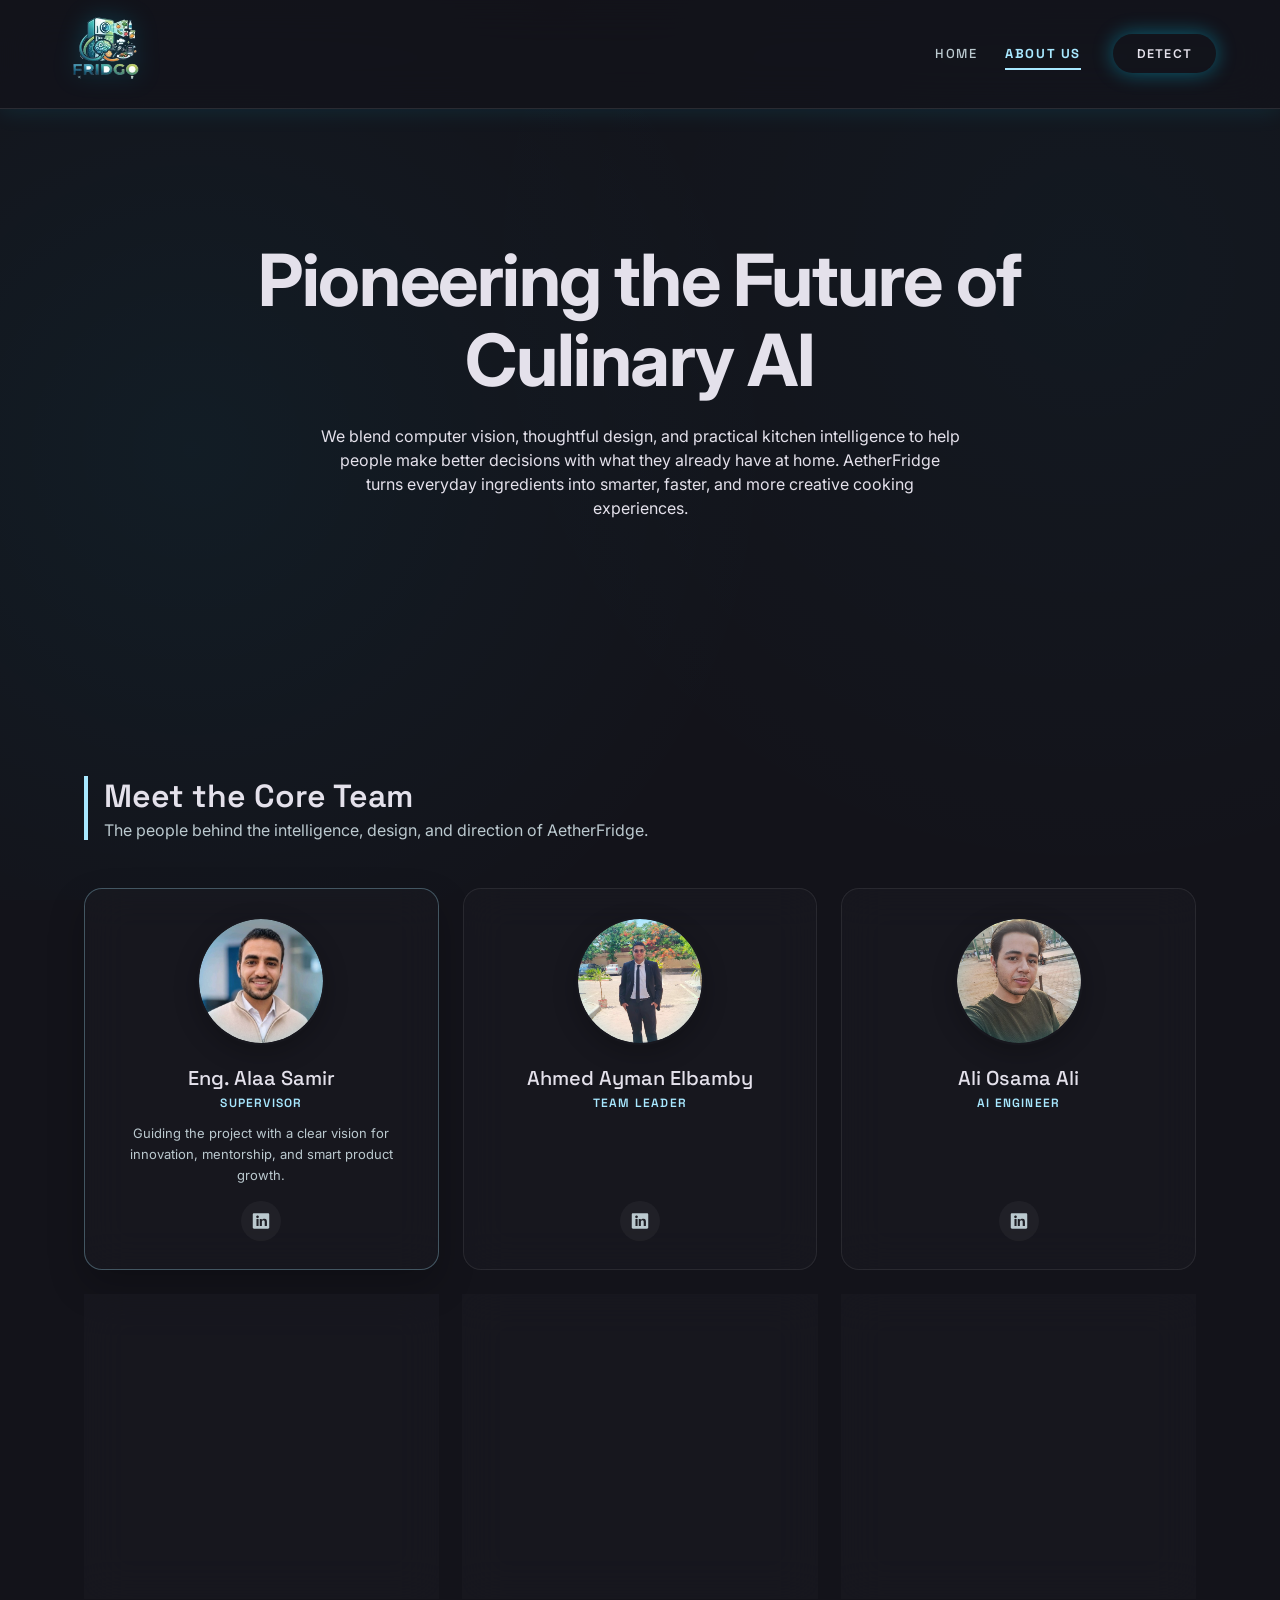
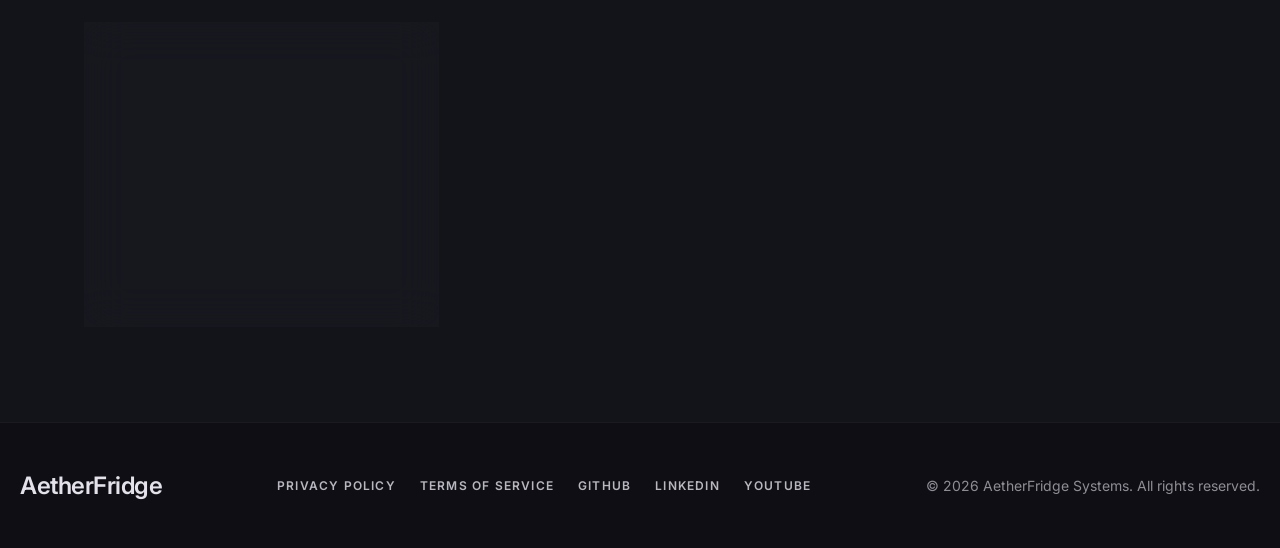
==== pages/about_us.html @ 13186915 "Add files via upload" ====
<!DOCTYPE html>
<html lang="en">
<head>
    <meta charset="UTF-8" />
    <meta name="viewport" content="width=device-width, initial-scale=1.0" />
    <title>About Us - AetherFridge</title>
    <link rel="icon" href="../imgs/logo.PNG" type="image/png" />

    <!-- Google Fonts -->
    <link rel="preconnect" href="https://fonts.googleapis.com" />
    <link rel="preconnect" href="https://fonts.gstatic.com" crossorigin />
    <link href="https://fonts.googleapis.com/css2?family=Space+Grotesk:wght@500;600;700&family=Inter:wght@400;500&display=swap" rel="stylesheet" />

    <!-- Material Symbols (Google Icons) -->
    <link href="https://fonts.googleapis.com/css2?family=Material+Symbols+Outlined:wght,FILL@100..700,0..1&display=swap" rel="stylesheet" />

    <!-- Main Stylesheet -->
    <link rel="stylesheet" href="../css/style.css" />
</head>
<body>

    <!-- ============================================================
    HEADER / NAVIGATION
    Fixed at the top with a blur effect and subtle border.
    ============================================================ -->
    <header class="site-header">
        <div class="container header-inner">
            <!-- Logo -->
            <div class="logo">
                <img src="../imgs/logo.PNG" alt="">
            </div>

            <!-- Desktop Navigation -->
            <nav class="nav-desktop">
                <a href="../pages/landing_page.html" class="nav-link">Home</a>
                <a href="../pages/about_us.html" class="nav-link active">About Us</a>
            </nav>

            <!-- CTA Button (desktop) -->
            <a href="../pages/main_app_dashboard.html" class="btn-primary header-cta">Detect</a>

            <!-- Mobile Menu Icon -->
            <button class="menu-icon" aria-label="Open menu">
                <span class="material-symbols-outlined">menu</span>
            </button>
        </div>
    </header>

    <!-- ============================================================
    MAIN CONTENT
    ============================================================ -->
    <main class="main-content">

        <!-- ===== HERO SECTION ===== -->
        <section class="hero">
            <div class="container hero-inner">
                <h1 class="hero-title">Pioneering the Future of Culinary AI</h1>
                <p class="hero-subtitle">
                    We blend computer vision, thoughtful design, and practical kitchen intelligence
                    to help people make better decisions with what they already have at home.
                    AetherFridge turns everyday ingredients into smarter, faster, and more creative cooking experiences.
                </p>
            </div>
        </section>

        <!-- ===== TEAM SECTION ===== -->
        <section class="team">
            <div class="container">

                <!-- Section header -->
                <div class="team-header">
                    <h2 class="team-headline">Meet the Core Team</h2>
                    <p class="team-subhead">The people behind the intelligence, design, and direction of AetherFridge.</p>
                </div>

                <div class="team-grid">
                    <article class="team-card supervisor-card">
                        <div class="avatar-wrapper">
                            <img
                                class="avatar"
                                src="../imgs/supervisor.jpeg"
                                alt="ENG. Alaa Samir"
                            />
                            <div class="avatar-glow"></div>
                        </div>
                        <h3 class="member-name">Eng. Alaa Samir</h3>
                        <p class="member-role">Supervisor</p>
                        <p class="member-bio">Guiding the project with a clear vision for innovation, mentorship, and smart product growth.</p>
                        <div class="member-links">
                            <a href="https://www.linkedin.com/in/alaa-samir-ai" aria-label="LinkedIn" class="linkedin-link" target="_blank" rel="noopener noreferrer">
                                <svg viewBox="0 0 34 34" aria-hidden="true">
                                    <path d="M29 4H5C3.9 4 3 4.9 3 6V28C3 29.1 3.9 30 5 30H29C30.1 30 31 29.1 31 28V6C31 4.9 30.1 4 29 4ZM12.9 25.5H9.3V13.6H12.9V25.5ZM11.1 12.2C9.8 12.2 8.8 11.2 8.8 9.9C8.8 8.7 9.8 7.7 11.1 7.7C12.4 7.7 13.4 8.7 13.4 9.9C13.4 11.2 12.4 12.2 11.1 12.2ZM26.9 25.5H23.3V19.2C23.3 17.7 23.3 15.9 21.2 15.9C19 15.9 18.5 17.4 18.5 19.1V25.5H14.9V13.6H18.3V15.1H18.4C18.9 14.1 20.6 13 22.9 13C26.7 13 27.1 15.6 27.1 19.2V25.5Z" fill="currentColor"/>
                                </svg>
                            </a>
                        </div>
                    </article>

                    <article class="team-card">
                        <div class="avatar-wrapper">
                            <img
                                class="avatar"
                                src="../imgs/TeamLeader.jpeg"
                                alt="Team Leader Ahmed Elbamby"
                            />
                            <div class="avatar-glow"></div>
                        </div>
                        <h3 class="member-name">Ahmed Ayman Elbamby</h3>
                        <p class="member-role">Team Leader</p>
                        <div class="member-links">
                            <a href="https://www.linkedin.com/in/ahmed-elbamby/" aria-label="LinkedIn" class="linkedin-link" target="_blank" rel="noopener noreferrer">
                                <svg viewBox="0 0 34 34" aria-hidden="true">
                                    <path d="M29 4H5C3.9 4 3 4.9 3 6V28C3 29.1 3.9 30 5 30H29C30.1 30 31 29.1 31 28V6C31 4.9 30.1 4 29 4ZM12.9 25.5H9.3V13.6H12.9V25.5ZM11.1 12.2C9.8 12.2 8.8 11.2 8.8 9.9C8.8 8.7 9.8 7.7 11.1 7.7C12.4 7.7 13.4 8.7 13.4 9.9C13.4 11.2 12.4 12.2 11.1 12.2ZM26.9 25.5H23.3V19.2C23.3 17.7 23.3 15.9 21.2 15.9C19 15.9 18.5 17.4 18.5 19.1V25.5H14.9V13.6H18.3V15.1H18.4C18.9 14.1 20.6 13 22.9 13C26.7 13 27.1 15.6 27.1 19.2V25.5Z" fill="currentColor"/>
                                </svg>
                            </a>
                        </div>
                    </article>
                    <!-- ---- Team Member 2 ---- -->
  <article class="team-card">
                        <div class="avatar-wrapper">
                            <img
                            class="avatar"
                            src="../imgs/team7.jpeg"
                            alt="Ali Osama Ali"
                            />
                            <div class="avatar-glow"></div>
                        </div>
                        <h3 class="member-name">Ali Osama Ali </h3>
                        <p class="member-role">Ai Engineer</p>
                        <div class="member-links">
                            <a href="https://www.linkedin.com/in/ali-osama-240390274" aria-label="LinkedIn" class="linkedin-link" target="_blank" rel="noopener noreferrer">
                                <svg viewBox="0 0 34 34" aria-hidden="true">
                                    <path d="M29 4H5C3.9 4 3 4.9 3 6V28C3 29.1 3.9 30 5 30H29C30.1 30 31 29.1 31 28V6C31 4.9 30.1 4 29 4ZM12.9 25.5H9.3V13.6H12.9V25.5ZM11.1 12.2C9.8 12.2 8.8 11.2 8.8 9.9C8.8 8.7 9.8 7.7 11.1 7.7C12.4 7.7 13.4 8.7 13.4 9.9C13.4 11.2 12.4 12.2 11.1 12.2ZM26.9 25.5H23.3V19.2C23.3 17.7 23.3 15.9 21.2 15.9C19 15.9 18.5 17.4 18.5 19.1V25.5H14.9V13.6H18.3V15.1H18.4C18.9 14.1 20.6 13 22.9 13C26.7 13 27.1 15.6 27.1 19.2V25.5Z" fill="currentColor"/>
                                </svg>
                            </a>
                        </div>
                    </article>
                  
                    <!-- ---- Team Member 3 ---- -->
   <article class="team-card">
                        <div class="avatar-wrapper">
                            <img
                            class="avatar"
                            src="../imgs/team6.jpeg"
                            alt="Salma Mohammed Hassan"
                            />
                            <div class="avatar-glow"></div>
                        </div>
                        <h3 class="member-name">Salma Mohammed Hassan </h3>
                        <p class="member-role">Ai Engineer</p>
                        <div class="member-links">
                            <a href="https://www.linkedin.com/in/salma-m-h/" aria-label="LinkedIn" class="linkedin-link" target="_blank" rel="noopener noreferrer">
                                <svg viewBox="0 0 34 34" aria-hidden="true">
                                    <path d="M29 4H5C3.9 4 3 4.9 3 6V28C3 29.1 3.9 30 5 30H29C30.1 30 31 29.1 31 28V6C31 4.9 30.1 4 29 4ZM12.9 25.5H9.3V13.6H12.9V25.5ZM11.1 12.2C9.8 12.2 8.8 11.2 8.8 9.9C8.8 8.7 9.8 7.7 11.1 7.7C12.4 7.7 13.4 8.7 13.4 9.9C13.4 11.2 12.4 12.2 11.1 12.2ZM26.9 25.5H23.3V19.2C23.3 17.7 23.3 15.9 21.2 15.9C19 15.9 18.5 17.4 18.5 19.1V25.5H14.9V13.6H18.3V15.1H18.4C18.9 14.1 20.6 13 22.9 13C26.7 13 27.1 15.6 27.1 19.2V25.5Z" fill="currentColor"/>
                                </svg>
                            </a>
                        </div>
                    </article>
                   
                    <!-- ---- Team Member 4 ---- -->

                    <article class="team-card">
                        <div class="avatar-wrapper">
                            <img
                            class="avatar"
                            src="../imgs/team5.jpeg"
                            alt="Priya Patel, UX Researcher, working at a command terminal with blue light"
                            />
                            <div class="avatar-glow"></div>
                        </div>
                        <h3 class="member-name">Mohamed Emad Ahmed </h3>
                        <p class="member-role">Ai Engineer</p>
                        <div class="member-links">
                            <a href="https://www.linkedin.com/in/mohamed-emad-badr" aria-label="LinkedIn" class="linkedin-link" target="_blank" rel="noopener noreferrer">
                                <svg viewBox="0 0 34 34" aria-hidden="true">
                                    <path d="M29 4H5C3.9 4 3 4.9 3 6V28C3 29.1 3.9 30 5 30H29C30.1 30 31 29.1 31 28V6C31 4.9 30.1 4 29 4ZM12.9 25.5H9.3V13.6H12.9V25.5ZM11.1 12.2C9.8 12.2 8.8 11.2 8.8 9.9C8.8 8.7 9.8 7.7 11.1 7.7C12.4 7.7 13.4 8.7 13.4 9.9C13.4 11.2 12.4 12.2 11.1 12.2ZM26.9 25.5H23.3V19.2C23.3 17.7 23.3 15.9 21.2 15.9C19 15.9 18.5 17.4 18.5 19.1V25.5H14.9V13.6H18.3V15.1H18.4C18.9 14.1 20.6 13 22.9 13C26.7 13 27.1 15.6 27.1 19.2V25.5Z" fill="currentColor"/>
                                </svg>
                            </a>
                        </div>
                    </article>
                    <!-- ---- Team Member 5 ---- -->
 <article class="team-card">
                        <div class="avatar-wrapper">
                            <img
                            class="avatar"
                            src="../imgs/team4.jpeg"
                            alt="David Alaba, Culinary Data Lead, standing next to a smart-fridge prototype"
                            />
                            <div class="avatar-glow"></div>
                        </div>
                        <h3 class="member-name">Moahmed Tareq Mahmoud</h3>
                        <p class="member-role">Ai Engineer</p>
                        <div class="member-links">
                            <a href="https://www.linkedin.com/in/mohammed-tarek-59824128b/" aria-label="LinkedIn" class="linkedin-link" target="_blank" rel="noopener noreferrer">
                                <svg viewBox="0 0 34 34" aria-hidden="true">
                                    <path d="M29 4H5C3.9 4 3 4.9 3 6V28C3 29.1 3.9 30 5 30H29C30.1 30 31 29.1 31 28V6C31 4.9 30.1 4 29 4ZM12.9 25.5H9.3V13.6H12.9V25.5ZM11.1 12.2C9.8 12.2 8.8 11.2 8.8 9.9C8.8 8.7 9.8 7.7 11.1 7.7C12.4 7.7 13.4 8.7 13.4 9.9C13.4 11.2 12.4 12.2 11.1 12.2ZM26.9 25.5H23.3V19.2C23.3 17.7 23.3 15.9 21.2 15.9C19 15.9 18.5 17.4 18.5 19.1V25.5H14.9V13.6H18.3V15.1H18.4C18.9 14.1 20.6 13 22.9 13C26.7 13 27.1 15.6 27.1 19.2V25.5Z" fill="currentColor"/>
                                </svg>
                            </a>
                        </div>
                    </article>
    
                    <!-- ---- Team Member 6 ---- -->
  <article class="team-card">
                        <div class="avatar-wrapper">
                            <img
                            class="avatar"
                            src="../imgs/team3.jpeg"
                            alt="Mohamed Emad Ahmed"
                            />
                            <div class="avatar-glow"></div>
                        </div>
                        <h3 class="member-name">Mohamed Reda Hashish</h3>
                        <p class="member-role">AI Engineer</p>
                        <div class="member-links">
                            <a href="https://www.linkedin.com/in/mohamed-reda7?utm_source=share_via&utm_content=profile&utm_medium=member_android" aria-label="LinkedIn" class="linkedin-link" target="_blank" rel="noopener noreferrer">
                                <svg viewBox="0 0 34 34" aria-hidden="true">
                                    <path d="M29 4H5C3.9 4 3 4.9 3 6V28C3 29.1 3.9 30 5 30H29C30.1 30 31 29.1 31 28V6C31 4.9 30.1 4 29 4ZM12.9 25.5H9.3V13.6H12.9V25.5ZM11.1 12.2C9.8 12.2 8.8 11.2 8.8 9.9C8.8 8.7 9.8 7.7 11.1 7.7C12.4 7.7 13.4 8.7 13.4 9.9C13.4 11.2 12.4 12.2 11.1 12.2ZM26.9 25.5H23.3V19.2C23.3 17.7 23.3 15.9 21.2 15.9C19 15.9 18.5 17.4 18.5 19.1V25.5H14.9V13.6H18.3V15.1H18.4C18.9 14.1 20.6 13 22.9 13C26.7 13 27.1 15.6 27.1 19.2V25.5Z" fill="currentColor"/>
                                </svg>
                            </a>
                        </div>
                    </article>
                     
                </div><!-- /team-grid -->
            </div><!-- /container -->
        </section>

    </main>

    <!-- ============================================================
    FOOTER
    ============================================================ -->
    <footer class="site-footer">
        <div class="container footer-inner">
            <!-- Brand -->
            <div class="footer-brand">AetherFridge</div>

            <!-- Footer links -->
            <nav class="footer-nav">
                <a href="#" class="footer-link">Privacy Policy</a>
                <a href="#" class="footer-link">Terms of Service</a>
                <a href="https://github.com/alio-elmotafy/Depi_project" class="footer-link" target="_blank" rel="noopener noreferrer">GitHub</a>
                <a href="#" class="footer-link">LinkedIn</a>
                <a href="#" class="footer-link">YouTube</a>
            </nav>

            <!-- Copyright -->
            <div class="footer-copy">
                &copy; 2026 AetherFridge Systems. All rights reserved.
            </div>
        </div>
    </footer>
    <script src="../js/script.js"></script>
</body>
</html>
---- css/style.css ----
/* ============================================================
   TABLE OF CONTENTS
   1.  Global Reset & Base Styles
   2.  Typography
   3.  Layout Utilities (container, spacing)
   4.  Header / Navigation
   5.  Main Content
       - Hero Section
       - Team Section
       - Team Cards
   6.  Footer
   7.  Responsive Tweaks (mobile-first)
   ============================================================ */

/* ============================================================
   1.  GLOBAL RESET & BASE
   ============================================================ */
*,
*::before,
*::after {
    margin: 0;
    padding: 0;
    box-sizing: border-box;
}

body {
    font-family: 'Inter', sans-serif;
    background-color: #13131a;
    color: #e4e1eb; /* on-background */
    min-height: 100vh;
    display: flex;
    flex-direction: column;

    /* Subtle radial gradients for a "deep-space" feel */
    background-image:
        radial-gradient(circle at 15% 50%, rgba(0, 212, 255, 0.05) 0%, transparent 50%),
        radial-gradient(circle at 85% 30%, rgba(0, 212, 255, 0.03) 0%, transparent 50%);
    background-attachment: fixed;
}

/* ============================================================
   2.  TYPOGRAPHY
   ============================================================ */
h1,
h2,
h3,
h4,
.logo,
.btn-primary,
.footer-brand {
    font-family: 'Space Grotesk', sans-serif;
}

a {
    text-decoration: none;
    color: inherit;
}

/* ============================================================
   3.  LAYOUT UTILITIES
   ============================================================ */
.container {
    max-width: 1440px;
    margin-left: auto;
    margin-right: auto;
    padding-left: 20px;
    padding-right: 20px;
}

/* On larger screens, increase side padding */
@media (min-width: 768px) {
    .container {
        padding-left: 64px;
        padding-right: 64px;
    }
}

/* ============================================================
   4.  HEADER / NAVIGATION
   ============================================================ */
.site-header {
    position: fixed;
    top: 0;
    left: 0;
    width: 100%;
    z-index: 50;
    background: rgba(19, 19, 26, 0.55);
    backdrop-filter: blur(22px);
    -webkit-backdrop-filter: blur(22px);
    border-bottom: 1px solid rgba(255, 255, 255, 0.1);
    box-shadow: 0 0 24px rgba(0, 212, 255, 0.12);
    padding: 12px 0;
}

.header-inner {
    display: flex;
    justify-content: space-between;
    align-items: center;
    min-height: 60px;
}

/* Logo */

.logo img{
    width: 76px;
    height: auto;
    filter: drop-shadow(0 0 12px rgba(0, 212, 255, 0.2));
}

@media (min-width: 768px) {
    
}

/* Desktop navigation */
.nav-desktop {
    display: none;
    gap: 28px;
    margin-left: auto; 
}
.header-cta {
    margin-left: 32px;
}
ul li{
    list-style: none;
}

@media (min-width: 768px) {
    .nav-desktop {
        display: flex;
    }
}

.nav-link {
    font-family: 'Space Grotesk', sans-serif;
    font-size: 13px;
    font-weight: 500;
    letter-spacing: 0.12em;
    text-transform: uppercase;
    color: #bbc9cf;
    padding: 8px 0;
    transition: color 0.2s, text-shadow 0.2s, transform 0.2s;
}

.nav-link:hover {
    color: #a8e8ff;
    text-shadow: 0 0 10px rgba(0, 212, 255, 0.4);
    transform: translateY(-1px);
}

.nav-link:hover {
    color: #a8e8ff;
    text-shadow: 0 0 10px rgba(0, 212, 255, 0.4);
}

/* Active page indicator */
.nav-link.active {
    color: #a8e8ff;
    font-weight: 700;
    border-bottom: 2px solid #a8e8ff;
    padding-bottom: 4px;
}

/* Primary CTA button */
.btn-primary {
    display: none;
    background-color: #a8e8ff;
    color: #003642; /* on-primary */
    font-family: 'Space Grotesk', sans-serif;
    font-size: 12px;
    font-weight: 600;
    letter-spacing: 0.1em;
    text-transform: uppercase;
    padding: 12px 24px;
    border: none;
    border-radius: 9999px;
    cursor: pointer;
    transition: box-shadow 0.3s, background-color 0.3s;
}

.btn-primary:hover {
    box-shadow: 0 0 20px rgba(0, 212, 255, 0.4);
}

@media (min-width: 768px) {
    .btn-primary {
        display: block;
    }
}

/* Mobile menu icon */
.menu-icon {
    display: block;
    background: none;
    border: none;
    color: #a8e8ff;
    cursor: pointer;
}

.menu-icon .material-symbols-outlined {
    font-size: 28px;
}

@media (min-width: 768px) {
    .menu-icon {
        display: none;
    }
}

/* ============================================================
   5.  MAIN CONTENT
   ============================================================ */
.main-content {
    flex: 1;
    padding-top: 112px;
    padding-bottom: 96px;
}

/* ---- 5a. Hero Section ---- */
.hero {
    text-align: center;
    max-width: 1180px;
    margin: 0 auto 80px auto;
    padding: 24px 20px 0;
}

.hero-title {
    font-family: 'Space Grotesk', sans-serif;
    font-size: 40px;
    font-weight: 700;
    line-height: 1.1;
    color: #e4e1eb;
    margin-bottom: 20px;
    letter-spacing: -0.02em;
}

@media (min-width: 768px) {
    .hero-title {
        font-size: 56px;
        line-height: 64px;
    }
}

.hero-subtitle {
    font-size: 17px;
    line-height: 1.7;
    color: #bbc9cf;
    max-width: 720px;
    margin: 0 auto 28px;
}

.hero-actions {
    display: flex;
    flex-direction: column;
    gap: 12px;
    align-items: center;
    justify-content: center;
    margin-bottom: 32px;
}

@media (min-width: 480px) {
    .hero-actions {
        flex-direction: row;
    }
}

.hero-highlights {
    display: grid;
    grid-template-columns: 1fr;
    gap: 16px;
    margin: 24px auto 0;
    max-width: 980px;
}

@media (min-width: 768px) {
    .hero-highlights {
        grid-template-columns: repeat(3, minmax(0, 1fr));
    }
}

.highlight-card {
    display: flex;
    align-items: flex-start;
    gap: 10px;
    text-align: left;
    padding: 16px 18px;
    border-radius: 16px;
    background: rgba(31, 31, 38, 0.42);
    border: 1px solid rgba(255, 255, 255, 0.08);
    backdrop-filter: blur(16px);
    box-shadow: 0 12px 28px rgba(0, 0, 0, 0.18);
}

.highlight-card span {
    color: var(--primary);
    margin-top: 2px;
}

.highlight-card strong {
    display: block;
    font-family: 'Space Grotesk', sans-serif;
    font-size: 15px;
    color: var(--on-surface);
    margin-bottom: 4px;
}

.highlight-card p {
    font-size: 13px;
    line-height: 1.5;
    color: var(--on-surface-variant);
}

/* ---- 5b. Team Section ---- */
.team {
    padding: 0 20px;
}

.team-header {
    border-left: 4px solid #a8e8ff;
    padding-left: 16px;
    margin-bottom: 48px;
}

.team-headline {
    font-family: 'Space Grotesk', sans-serif;
    font-size: 24px;
    font-weight: 600;
    color: #e4e1eb;
    margin-bottom: 4px;
}

@media (min-width: 768px) {
    .team-headline {
        font-size: 32px;
        line-height: 40px;
    }
}

.team-subhead {
    font-size: 16px;
    color: #bbc9cf;
}

/* Team grid - responsive */
.team-grid {
    display: grid;
    grid-template-columns: 1fr;
    gap: 24px;
}

@media (min-width: 640px) {
    .team-grid {
        grid-template-columns: repeat(2, 1fr);
    }
}

@media (min-width: 1024px) {
    .team-grid {
        grid-template-columns: repeat(3, 1fr);
    }
}

/* ---- 5c. Team Card (Glassmorphism) ---- */
.team-card {
    background: rgba(31, 31, 38, 0.4);
    backdrop-filter: blur(20px);
    -webkit-backdrop-filter: blur(20px);
    border: 1px solid rgba(255, 255, 255, 0.08);
    border-radius: 18px;
    padding: 28px 24px;
    display: flex;
    flex-direction: column;
    align-items: center;
    text-align: center;
    transition: transform 0.3s, background 0.3s, border-color 0.3s, box-shadow 0.3s;
    min-height: 100%;
}

.team-card:hover {
    transform: translateY(-6px);
    background: rgba(31, 31, 38, 0.6);
    border-color: rgba(0, 212, 255, 0.3);
    box-shadow: 0 0 30px rgba(0, 212, 255, 0.15);
}

.supervisor-card {
    border: 1px solid rgba(168, 232, 255, 0.3);
    box-shadow: 0 16px 36px rgba(0, 0, 0, 0.22);
}

/* Avatar wrapper with glow effect */
.avatar-wrapper {
    position: relative;
    width: 128px;
    height: 128px;
    margin-bottom: 20px;
    border-radius: 50%;
    border: 2px solid transparent;
    transition: border-color 0.3s;
    overflow: hidden;
    box-shadow: 0 8px 24px rgba(0, 0, 0, 0.24);
}

.team-card:hover .avatar-wrapper {
    border-color: #a8e8ff;
}

.avatar {
    width: 100%;
    height: 100%;
    object-fit: cover;
    object-position: center top;
    border-radius: 50%;
    display: block;
}

.avatar-glow {
    position: absolute;
    inset: 0;
    border-radius: 50%;
    box-shadow: inset 0 0 20px rgba(0, 212, 255, 0.2);
    pointer-events: none;
}

/* Member info */
.member-name {
    font-family: 'Space Grotesk', sans-serif;
    font-size: 20px;
    font-weight: 500;
    color: #e4e1eb;
    margin-bottom: 4px;
}

.member-role {
    font-family: 'Space Grotesk', sans-serif;
    font-size: 12px;
    font-weight: 600;
    letter-spacing: 0.1em;
    text-transform: uppercase;
    color: #a8e8ff;
    margin-bottom: 12px;
}

.member-bio {
    font-size: 13px;
    line-height: 1.6;
    color: #bbc9cf;
    margin-bottom: 16px;
}

/* Social / link icons */
.member-links {
    display: flex;
    gap: 16px;
    margin-top: auto;
    justify-content: center;
}

.member-links a {
    color: #bbc9cf;
    transition: color 0.2s;
    display: inline-flex;
    width: 40px;
    height: 40px;
    align-items: center;
    justify-content: center;
    border-radius: 50%;
    background: rgba(255, 255, 255, 0.04);
}

.member-links a:hover {
    color: #a8e8ff;
    background: rgba(168, 232, 255, 0.12);
}

.member-links a svg {
    width: 20px;
    height: 20px;
}

/* ============================================================
   6.  FOOTER
   ============================================================ */
.site-footer {
    background-color: #0e0e14; /* surface-container-lowest */
    border-top: 1px solid rgba(255, 255, 255, 0.05);
    padding: 48px 20px;
    width: 100%;
}

.footer-inner {
    display: flex;
    flex-direction: column;
    align-items: center;
    gap: 24px;
}

@media (min-width: 768px) {
    .footer-inner {
        flex-direction: row;
        justify-content: space-between;
    }
}

.footer-brand {
    font-family: 'Space Grotesk', sans-serif;
    font-size: 24px;
    font-weight: 600;
    color: #bbc9cf;
    letter-spacing: -0.02em;
}

.footer-nav {
    display: flex;
    flex-wrap: wrap;
    justify-content: center;
    gap: 24px;
}

.footer-link {
    font-family: 'Space Grotesk', sans-serif;
    font-size: 12px;
    font-weight: 600;
    letter-spacing: 0.1em;
    text-transform: uppercase;
    color: #bbc9cf;
    opacity: 0.8;
    transition: color 0.2s, opacity 0.2s;
}

.footer-link:hover {
    color: #a8e8ff;
    opacity: 1;
}

.footer-copy {
    font-size: 14px;
    color: #bbc9cf;
    opacity: 0.6;
}

/**/
/* Glass panel effect */
.glass-panel {
    background: rgba(31, 31, 38, 0.4);
    backdrop-filter: blur(20px);
    -webkit-backdrop-filter: blur(20px);
    border: 1px solid rgba(255, 255, 255, 0.08);
}

.glass-panel:hover {
    background: rgba(31, 31, 38, 0.6);
    box-shadow: 0 0 30px rgba(0, 212, 255, 0.15);
    border-color: rgba(0, 212, 255, 0.3);
}

/* Text gradient */
.text-gradient {
    display: inline-block;
    background: linear-gradient(90deg, #ffffff 0%, #a8e8ff 45%, #5fe3ff 100%);
    -webkit-background-clip: text;
    -webkit-text-fill-color: transparent;
    background-clip: text;
    text-shadow: 0 0 24px rgba(95, 227, 255, 0.18);
    position: relative;
}

.text-gradient::after {
    content: "";
    position: absolute;
    left: 0;
    right: 0;
    bottom: -6px;
    height: 3px;
    border-radius: 999px;
    background: linear-gradient(90deg, rgba(168, 232, 255, 0.15), rgba(168, 232, 255, 0.6), rgba(168, 232, 255, 0.15));
}

/* Buttons */
.btn-primary {
    background: var(--primary-container);
    color: var(--on-primary-container);
    font-family: var(--font-label);
    font-size: 12px;
    font-weight: 600;
    letter-spacing: 0.1em;
    text-transform: uppercase;
    padding: 12px 24px;
    border-radius: 9999px;
    border: none;
    cursor: pointer;
    transition: all 0.3s ease;
    display: inline-flex;
    align-items: center;
    gap: 8px;
    box-shadow: 0 0 20px rgba(0, 212, 255, 0.4);
}

.btn-primary:hover {
    box-shadow: 0 0 30px rgba(0, 212, 255, 0.7);
    transform: translateY(-2px);
}

.btn-secondary {
    background: rgba(31, 31, 38, 0.4);
    backdrop-filter: blur(20px);
    border: 1px solid rgba(255, 255, 255, 0.08);
    color: var(--on-surface);
    font-family: var(--font-label);
    font-size: 12px;
    font-weight: 600;
    letter-spacing: 0.1em;
    text-transform: uppercase;
    padding: 12px 24px;
    border-radius: 9999px;
    cursor: pointer;
    transition: all 0.3s ease;
    display: inline-flex;
    align-items: center;
    gap: 8px;
}

.btn-secondary:hover {
    color: var(--primary);
}

.btn-with-icon {
    display: inline-flex;
    align-items: center;
    gap: 8px;
}

/* ============================================================
   NAVBAR (shared)
   ============================================================ */



/* ============================================================
   HERO SECTION (landing page)
   ============================================================ */
.hero {
    padding: 80px 0;
    text-align: center;
}

@media (min-width: 768px) {
    .hero {
        padding: 128px 0;
    }
}

.hero-inner {
    display: flex;
    flex-direction: column;
    align-items: center;
}

.status-badge {
    display: inline-flex;
    align-items: center;
    gap: 8px;
    padding: 8px 16px;
    border-radius: 9999px;
    background: rgba(31, 31, 38, 0.4);
    backdrop-filter: blur(20px);
    border: 1px solid rgba(168, 232, 255, 0.3);
    margin-bottom: 32px;
}

.status-dot {
    width: 8px;
    height: 8px;
    border-radius: 50%;
    background: var(--primary);
    animation: pulse 1.5s infinite;
}

.status-dot-red {
    background: #ff4444;
}

@keyframes pulse {
    0% { opacity: 1; transform: scale(1); }
    50% { opacity: 0.5; transform: scale(0.8); }
    100% { opacity: 1; transform: scale(1); }
}

.status-label {
    font-family: var(--font-label);
    font-size: 12px;
    font-weight: 600;
    letter-spacing: 0.1em;
    text-transform: uppercase;
    color: var(--primary);
}

.hero-title {
    font-family: var(--font-display);
    font-size: 36px;
    font-weight: 700;
    line-height: 1.1;
    letter-spacing: -0.02em;
    color: var(--on-background);
    margin-bottom: 24px;
    max-width: 900px;
}

@media (min-width: 768px) {
    .hero-title {
        font-size: 72px;
        line-height: 80px;
    }
}

.mobile-break {
    display: block;
}

@media (min-width: 768px) {
    .mobile-break {
        display: none;
    }
}

.hero-subtitle {
    font-family: var(--font-body);
    font-size: 16px;
    line-height: 24px;
    color: var(--on-surface-variant);
    max-width: 640px;
    margin-bottom: 48px;
}

.hero-actions {
    display: flex;
    flex-direction: column;
    gap: 16px;
    align-items: center;
}

@media (min-width: 480px) {
    .hero-actions {
        flex-direction: row;
    }
}

/* ============================================================
   INTERFACE PREVIEW (hero mockup)
   ============================================================ */
.interface-preview {
    margin-top: 56px;
    width: 100%;
    max-width: 1080px;
    position: relative;
}

.interface-glow {
    position: absolute;
    inset: 0;
    background: rgba(0, 212, 255, 0.1);
    filter: blur(100px);
    border-radius: 9999px;
}

.interface-card {
    position: relative;
    z-index: 10;
    background: rgba(31, 31, 38, 0.45);
    backdrop-filter: blur(20px);
    border: 1px solid rgba(255, 255, 255, 0.08);
    border-radius: 24px;
    overflow: hidden;
    box-shadow: 0 24px 60px -18px rgba(0, 0, 0, 0.55);
    display: flex;
    flex-direction: column;
}

@media (min-width: 768px) {
    .interface-card {
        flex-direction: row;
        aspect-ratio: 21 / 9;
    }
}

.interface-feed {
    flex: 1;
    padding: 16px;
    position: relative;
    border-right: 1px solid rgba(255, 255, 255, 0.05);
}

.feed-badge {
    position: absolute;
    top: 24px;
    left: 24px;
    display: flex;
    align-items: center;
    gap: 8px;
    color: var(--primary);
    font-family: var(--font-label);
    font-size: 12px;
    font-weight: 600;
    letter-spacing: 0.1em;
    text-transform: uppercase;
    z-index: 5;
}

.feed-image {
    width: 100%;
    height: 100%;
    border: 2px dashed rgba(0, 212, 255, 0.2);
    border-radius: 8px;
    overflow: hidden;
    position: relative;
    background: #0e0e14;
}

.feed-image img {
    width: 100%;
    height: 100%;
    object-fit: cover;
    display: block;
}

.scan-lines {
    position: absolute;
    inset: 0;
    background: repeating-linear-gradient(
        transparent 0px,
        transparent 48px,
        rgba(0, 212, 255, 0.05) 48px,
        rgba(0, 212, 255, 0.05) 52px
    );
    pointer-events: none;
}

.interface-data {
    width: 100%;
    padding: 24px;
    display: flex;
    flex-direction: column;
    gap: 16px;
}

@media (min-width: 768px) {
    .interface-data {
        width: 320px;
    }
}

.data-title {
    font-family: var(--font-display);
    font-size: 20px;
    font-weight: 500;
    line-height: 28px;
    color: var(--on-surface);
    margin-bottom: 4px;
}

.entity-item {
    background: rgba(31, 31, 38, 0.4);
    backdrop-filter: blur(20px);
    border: 1px solid rgba(255, 255, 255, 0.08);
    border-left: 2px solid var(--primary);
    padding: 12px 16px;
    border-radius: 8px;
    display: flex;
    align-items: center;
    gap: 12px;
}

.entity-icon {
    color: var(--primary);
    font-size: 24px;
}

.entity-info {
    flex: 1;
}

.entity-name {
    font-family: var(--font-body);
    font-size: 14px;
    font-weight: 500;
}

.entity-confidence {
    font-family: var(--font-label);
    font-size: 10px;
    letter-spacing: 0.1em;
    text-transform: uppercase;
    color: var(--on-surface-variant);
    opacity: 0.7;
}

.entity-action {
    margin-top: auto;
}

.action-label {
    font-family: var(--font-label);
    font-size: 12px;
    letter-spacing: 0.1em;
    text-transform: uppercase;
    color: var(--on-surface-variant);
    margin-bottom: 8px;
}

.action-btn {
    width: 100%;
    background: rgba(57, 56, 64, 0.5);
    border: 1px solid rgba(168, 232, 255, 0.3);
    color: var(--primary);
    padding: 8px 12px;
    border-radius: 8px;
    font-size: 14px;
    font-weight: 500;
    cursor: pointer;
    transition: all 0.3s;
    display: flex;
    align-items: center;
    justify-content: center;
    gap: 8px;
}

.action-btn:hover {
    background: rgba(0, 212, 255, 0.2);
}

/* ============================================================
   HOW IT WORKS SECTION
   ============================================================ */
.how-it-works {
    padding: 72px 0 20px;
}

.section-header {
    text-align: center;
    margin-bottom: 48px;
}

.section-title {
    font-family: var(--font-display);
    font-size: 32px;
    font-weight: 600;
    line-height: 40px;
    color: var(--on-background);
    margin-bottom: 16px;
}

.section-subtitle {
    font-family: var(--font-body);
    font-size: 16px;
    line-height: 24px;
    color: var(--on-surface-variant);
    max-width: 640px;
    margin: 0 auto;
}

.steps-grid {
    display: grid;
    grid-template-columns: 1fr;
    gap: 24px;
}

@media (min-width: 768px) {
    .steps-grid {
        grid-template-columns: repeat(3, 1fr);
    }
}

.step-card {
    background: rgba(31, 31, 38, 0.42);
    backdrop-filter: blur(20px);
    border: 1px solid rgba(255, 255, 255, 0.08);
    border-radius: 18px;
    padding: 30px;
    position: relative;
    overflow: hidden;
    transition: all 0.3s;
    min-height: 100%;
}

.step-card:hover {
    background: rgba(31, 31, 38, 0.6);
    box-shadow: 0 0 30px rgba(0, 212, 255, 0.15);
    border-color: rgba(0, 212, 255, 0.3);
}

.step-card-highlight {
    border-top: 2px solid rgba(168, 232, 255, 0.5);
}

.step-icon-wrapper {
    width: 60px;
    height: 60px;
    background: var(--surface-container-high);
    border: 1px solid rgba(255, 255, 255, 0.08);
    border-radius: 12px;
    display: flex;
    align-items: center;
    justify-content: center;
    margin-bottom: 24px;
    box-shadow: 0 10px 15px -3px rgba(0, 0, 0, 0.1);
}

.step-icon {
    font-size: 32px;
    color: var(--primary);
}

.step-icon-secondary .step-icon {
    color: var(--secondary);
}
.step-icon-tertiary .step-icon {
    color: #b4ebff; /* primary-fixed */
}

.step-number {
    font-family: var(--font-label);
    font-size: 12px;
    letter-spacing: 0.1em;
    text-transform: uppercase;
    color: var(--primary);
    margin-bottom: 8px;
}

.step-number-secondary {
    color: var(--secondary);
}
.step-number-tertiary {
    color: #b4ebff;
}

.step-title {
    font-family: var(--font-display);
    font-size: 20px;
    font-weight: 500;
    line-height: 28px;
    color: var(--on-background);
    margin-bottom: 12px;
}

.step-description {
    font-family: var(--font-body);
    font-size: 14px;
    line-height: 20px;
    color: var(--on-surface-variant);
}

/* ============================================================
   FOOTER (shared)
   ============================================================ */
.footer {
    background: var(--surface-container-lowest);
    border-top: 1px solid rgba(255, 255, 255, 0.05);
    padding: 48px 0;
    width: 100%;
}

.footer-inner {
    max-width: var(--container-max);
    margin: 0 auto;
    padding: 0 var(--margin-mobile);
    display: flex;
    flex-direction: column;
    align-items: center;
    gap: 24px;
}

@media (min-width: 768px) {
    .footer-inner {
        flex-direction: row;
        justify-content: space-between;
        padding: 0 var(--margin-desktop);
    }
}

.footer-brand {
    font-family: var(--font-display);
    font-size: 24px;
    font-weight: 600;
    color: var(--on-surface-variant);
    letter-spacing: -0.02em;
}

.footer-links {
    display: flex;
    flex-wrap: wrap;
    justify-content: center;
    gap: 16px 24px;
}

.footer-link {
    font-family: var(--font-label);
    font-size: 12px;
    letter-spacing: 0.1em;
    text-transform: uppercase;
    color: var(--on-surface-variant);
    text-decoration: none;
    transition: color 0.3s, opacity 0.3s;
    opacity: 0.8;
}

.footer-link:hover {
    color: var(--primary);
    opacity: 1;
}

.footer-copy {
    font-family: var(--font-body);
    font-size: 14px;
    color: var(--on-surface-variant);
    opacity: 0.6;
}

/* ============================================================
   DASHBOARD SPECIFIC STYLES
   ============================================================ */

/* Layout: grid for dashboard */
.dashboard-grid {
    display: grid;
    grid-template-columns: 1fr;
    gap: 24px;
    padding: 24px var(--margin-mobile);
    max-width: var(--container-max);
    margin: 0 auto;
}

@media (min-width: 992px) {
    .dashboard-grid {
        grid-template-columns: 2fr 1fr;
        padding: 24px var(--margin-desktop);
    }
}

/* Upload zone */
.upload-zone {
    background: rgba(31, 31, 38, 0.4);
    backdrop-filter: blur(20px);
    border: 1px solid rgba(255, 255, 255, 0.08);
    border-radius: 12px;
    padding: 48px 24px;
    text-align: center;
    min-height: 400px;
    display: flex;
    flex-direction: column;
    align-items: center;
    justify-content: center;
    cursor: pointer;
    position: relative; /* مهم جداً عشان الصورة واللودر يطلعوا فوقه */
    transition: all 0.3s;
    /* dashed border effect using repeating gradients */
    background-image:
        repeating-linear-gradient(0deg, var(--primary), var(--primary) 2px, transparent 2px, transparent 10px),
        repeating-linear-gradient(90deg, var(--primary), var(--primary) 2px, transparent 2px, transparent 10px),
        repeating-linear-gradient(180deg, var(--primary), var(--primary) 2px, transparent 2px, transparent 10px),
        repeating-linear-gradient(270deg, var(--primary), var(--primary) 2px, transparent 2px, transparent 10px);
    background-size: 2px 100%, 100% 2px, 2px 100%, 100% 2px;
    background-position: 0 0, 0 0, 100% 0, 0 100%;
    background-repeat: no-repeat;
    opacity: 0.8;
    pointer-events: auto;
    overflow: hidden; /* مهم عشان الصورة متمدش بره الحدود */
}

.upload-zone:hover {
    opacity: 1;
    box-shadow: inset 0 0 30px rgba(0, 212, 255, 0.1);
}

/* الصورة اللي بتاخد مكان الـ Div كله */
.preview-img {
    display: none;
    position: absolute;
    top: 0;
    left: 0;
    width: 100%;
    height: 100%;
    object-fit: contain; /* عشان تتقسم حلو من غير ما تتمدد */
    border-radius: 12px;
    z-index: 10; /* عشان تطفو فوق الكلام والزرار */
    background: #13131a; /* خلفية سوداء لو الصورة مش ملساء بالظبط */
    padding: 8px;
}

.upload-icon {
    font-size: 64px;
    color: var(--primary);
    opacity: 0.8;
    margin-bottom: 16px;
}

.upload-title {
    font-family: var(--font-display);
    font-size: 20px;
    font-weight: 500;
    color: var(--on-surface);
    margin-bottom: 8px;
}

.upload-sub {
    font-family: var(--font-body);
    font-size: 14px;
    color: var(--on-surface-variant);
    max-width: 400px;
    margin-bottom: 24px;
}

.btn-outline {
    background: var(--surface-container-high);
    border: 1px solid var(--outline-variant);
    color: var(--on-surface);
    padding: 12px 24px;
    border-radius: 8px;
    font-family: var(--font-label);
    font-size: 12px;
    letter-spacing: 0.1em;
    text-transform: uppercase;
    cursor: pointer;
    transition: border-color 0.3s;
    display: inline-flex;
    align-items: center;
    gap: 8px;
}

.btn-outline:hover {
    border-color: var(--primary);
}

/* Recipe section */
.recipe-section {
    margin-top: 24px;
    background: rgba(31, 31, 38, 0.38);
    backdrop-filter: blur(20px);
    border: 1px solid rgba(255, 255, 255, 0.08);
    border-radius: 16px;
    padding: 20px;
    box-shadow: 0 18px 45px rgba(0, 0, 0, 0.22);
}

.recipe-header {
    display: flex;
    align-items: center;
    gap: 10px;
    margin-bottom: 18px;
}

.recipe-heading {
    font-family: var(--font-display);
    font-size: 20px;
    font-weight: 600;
    color: var(--on-surface);
}

.recipe-grid {
    display: grid;
    grid-template-columns: 1fr;
    gap: 16px;
}

@media (min-width: 768px) {
    .recipe-grid {
        grid-template-columns: repeat(2, minmax(0, 1fr));
    }
}

@media (min-width: 1100px) {
    .recipe-grid {
        grid-template-columns: repeat(3, minmax(0, 1fr));
    }
}

.recipe-card {
    background: rgba(31, 31, 38, 0.4);
    backdrop-filter: blur(20px);
    border: 1px solid rgba(255, 255, 255, 0.08);
    border-radius: 12px;
    overflow: hidden;
    transition: border-color 0.3s;
    cursor: pointer;
}

.recipe-card:hover {
    border-color: rgba(168, 232, 255, 0.5);
}

.recipe-image {
    height: 160px;
    position: relative;
}

.recipe-image img {
    width: 100%;
    height: 100%;
    object-fit: cover;
}

.recipe-badge {
    position: absolute;
    top: 12px;
    right: 12px;
    background: rgba(0, 212, 255, 0.2);
    backdrop-filter: blur(12px);
    border: 1px solid rgba(168, 232, 255, 0.3);
    color: var(--primary);
    padding: 4px 8px;
    border-radius: 4px;
    font-family: var(--font-label);
    font-size: 10px;
    letter-spacing: 0.1em;
    text-transform: uppercase;
}

.recipe-body {
    padding: 16px;
}

.recipe-name {
    font-family: var(--font-body);
    font-size: 16px;
    font-weight: 600;
    margin-bottom: 4px;
}

.recipe-desc {
    font-family: var(--font-body);
    font-size: 14px;
    color: var(--on-surface-variant);
    display: -webkit-box;
    line-clamp: 2;
    -webkit-line-clamp: 2;
    -webkit-box-orient: vertical;
    overflow: hidden;
    margin-bottom: 16px;
}

.recipe-meta {
    display: flex;
    gap: 16px;
    font-family: var(--font-label);
    font-size: 12px;
    letter-spacing: 0.1em;
    text-transform: uppercase;
    color: var(--on-surface-variant);
}

.recipe-meta span {
    display: flex;
    align-items: center;
    gap: 4px;
}

/* AI Explanation Panel */
.ai-panel {
    background: rgba(31, 31, 38, 0.4);
    backdrop-filter: blur(20px);
    border: 1px solid rgba(168, 232, 255, 0.2);
    border-radius: 12px;
    margin-top: 24px;
    display: flex;
    flex-direction: column;
    height: 320px;
}

.ai-header {
    padding: 10px 16px;
    border-bottom: 1px solid rgba(255, 255, 255, 0.05);
    display: flex;
    justify-content: space-between;
    align-items: center;
}

.ai-header-left {
    display: flex;
    align-items: center;
    gap: 8px;
    color: var(--primary);
    font-family: var(--font-label);
    font-size: 12px;
    letter-spacing: 0.1em;
    text-transform: uppercase;
}

.ai-header-right {
    color: var(--on-surface-variant);
    cursor: pointer;
}

.ai-body {
    padding: 12px 14px;
    flex-grow: 1;
    overflow-y: auto;
    font-family: var(--font-body);
    font-size: 13px;
    color: var(--on-surface);
}

.ai-message {
    display: flex;
    gap: 10px;
    margin-bottom: 10px;
}

.ai-avatar {
    width: 28px;
    height: 28px;
    border-radius: 50%;
    background: rgba(168, 232, 255, 0.2);
    border: 1px solid rgba(168, 232, 255, 0.3);
    display: flex;
    align-items: center;
    justify-content: center;
    flex-shrink: 0;
}

.ai-bubble {
    background: var(--surface-container);
    padding: 10px 12px;
    border-radius: 10px;
    border-top-left-radius: 0;
    border: 1px solid rgba(255, 255, 255, 0.05);
    max-width: 88%;
}

.ai-bubble p {
    margin-bottom: 8px;
}

.ai-bubble ol {
    padding-left: 16px;
    margin-top: 8px;
    color: var(--on-surface-variant);
}

.ai-footer {
    padding: 8px 12px;
    border-top: 1px solid rgba(255, 255, 255, 0.05);
}

.ai-input-wrapper {
    position: relative;
}

.ai-input {
    width: 100%;
    background: var(--surface-container-low);
    border: 1px solid rgba(255, 255, 255, 0.1);
    border-radius: 9999px;
    padding: 7px 42px 7px 12px;
    font-family: var(--font-body);
    font-size: 13px;
    color: var(--on-surface);
    outline: none;
    transition: border-color 0.3s, box-shadow 0.3s;
}

.ai-input:focus {
    border-color: rgba(168, 232, 255, 0.5);
    box-shadow: 0 0 0 2px rgba(0, 212, 255, 0.2);
}

.ai-send {
    position: absolute;
    right: 8px;
    top: 50%;
    transform: translateY(-50%);
    background: none;
    border: none;
    color: var(--primary);
    cursor: pointer;
}

/* Right column: Detected Inventory */
.inventory-panel {
    background: rgba(31, 31, 38, 0.4);
    backdrop-filter: blur(20px);
    border: 1px solid rgba(255, 255, 255, 0.08);
    border-radius: 12px;
    padding: 24px;
    position: sticky;
    top: 112px; /* offset for navbar */
}

.inventory-header {
    display: flex;
    justify-content: space-between;
    align-items: center;
    margin-bottom: 24px;
}

.inventory-title {
    font-family: var(--font-display);
    font-size: 20px;
    font-weight: 500;
    color: var(--on-surface);
    display: flex;
    align-items: center;
    gap: 8px;
}

.inventory-count {
    background: var(--surface-container);
    color: var(--on-surface-variant);
    padding: 4px 8px;
    border-radius: 4px;
    font-family: var(--font-label);
    font-size: 10px;
    letter-spacing: 0.1em;
    text-transform: uppercase;
}

.category-section {
    margin-bottom: 16px;
}

.category-heading {
    font-family: var(--font-label);
    font-size: 12px;
    letter-spacing: 0.1em;
    text-transform: uppercase;
    color: var(--on-surface-variant);
    border-bottom: 1px solid rgba(255, 255, 255, 0.05);
    padding-bottom: 4px;
    margin-bottom: 12px;
}

.category-tags {
    display: flex;
    flex-wrap: wrap;
    gap: 8px;
}

.inventory-tag {
    background: var(--surface-container);
    border-left: 2px solid var(--primary);
    padding: 8px 12px;
    border-radius: 8px;
    display: flex;
    align-items: center;
    gap: 8px;
    font-family: var(--font-body);
    font-size: 14px;
}

.inventory-tag .count {
    color: var(--primary);
    font-family: var(--font-label);
    font-size: 10px;
    margin-left: 4px;
}

.inventory-tag-secondary {
    border-left-color: transparent;
    border: 1px solid rgba(255, 255, 255, 0.08);
    color: var(--on-surface-variant);
}

.inventory-tag-secondary .count {
    color: var(--on-surface-variant);
}

.restock-box {
    margin-top: 16px;
    padding: 16px;
    background: var(--surface-container-low);
    border: 1px dashed rgba(255, 255, 255, 0.2);
    border-radius: 8px;
}

.restock-box h4 {
    font-family: var(--font-label);
    font-size: 12px;
    letter-spacing: 0.1em;
    text-transform: uppercase;
    color: var(--on-surface);
    display: flex;
    align-items: center;
    gap: 4px;
    margin-bottom: 8px;
}

.restock-box p {
    font-size: 12px;
    color: var(--on-surface-variant);
}

/* ============================================================
   RESPONSIVE FINE-TUNING
   ============================================================ */
@media (max-width: 767px) {
    .navbar-inner {
        padding: 12px var(--margin-mobile);
    }
    .hero-title {
        font-size: 28px;
    }
    .interface-card {
        border-radius: 8px;
    }
    .interface-data {
        padding: 16px;
    }
    .steps-grid {
        gap: 16px;
    }
    .step-card {
        padding: 24px;
    }
    .dashboard-grid {
        padding: 16px var(--margin-mobile);
    }
}

/* ============================================================
   DYNAMIC INGREDIENTS & RECIPES STYLES
   ============================================================ */

/* Add Item Input */
.add-item-wrapper {
    display: flex;
    gap: 8px;
    margin-top: 16px;
}

#addItemInput {
    flex: 1;
    background: var(--surface-container-low);
    border: 1px solid rgba(255, 255, 255, 0.1);
    border-radius: 8px;
    padding: 8px 12px;
    color: var(--on-surface);
    font-family: var(--font-body);
    font-size: 14px;
    outline: none;
    transition: border-color 0.3s;
}

#addItemInput:focus {
    border-color: rgba(168, 232, 255, 0.5);
}

.btn-add-item {
    background: var(--surface-container);
    border: 1px solid rgba(255, 255, 255, 0.1);
    color: var(--primary);
    border-radius: 8px;
    cursor: pointer;
    display: flex;
    align-items: center;
    justify-content: center;
    padding: 0 12px;
    transition: background 0.3s;
}

.btn-add-item:hover {
    background: rgba(168, 232, 255, 0.1);
}

/* Dynamic Recipe Cards (Text-Based, No Images) */
.recipe-card-dynamic {
    background: linear-gradient(145deg, rgba(39, 39, 49, 0.95), rgba(25, 25, 31, 0.9));
    backdrop-filter: blur(20px);
    border: 1px solid rgba(255, 255, 255, 0.08);
    border-radius: 16px;
    padding: 20px;
    display: flex;
    flex-direction: column;
    transition: all 0.3s ease;
    box-shadow: 0 12px 30px rgba(0, 0, 0, 0.2);
    min-height: 220px;
}

.recipe-card-dynamic:hover {
    border-color: rgba(168, 232, 255, 0.45);
    transform: translateY(-4px);
    box-shadow: 0 16px 36px rgba(0, 0, 0, 0.28);
}

.recipe-match-badge {
    align-self: flex-start;
    background: rgba(0, 212, 255, 0.16);
    color: var(--primary);
    font-family: var(--font-label);
    font-size: 10px;
    font-weight: 700;
    letter-spacing: 0.12em;
    padding: 6px 10px;
    border-radius: 999px;
    margin-bottom: 12px;
}

.recipe-title-dynamic {
    font-family: var(--font-display);
    font-size: 18px;
    font-weight: 600;
    color: var(--on-surface);
    margin-bottom: 8px;
}

.recipe-matched-ings {
    font-size: 12px;
    color: var(--primary);
    margin-bottom: 12px;
    line-height: 1.5;
}

.recipe-desc-dynamic {
    font-size: 13px;
    color: var(--on-surface-variant);
    line-height: 1.6;
    margin-top: 10px;
    margin-bottom: 16px;
    flex-grow: 1;
    overflow: hidden;
}

.recipe-cta {
    font-family: var(--font-label);
    font-size: 12px;
    color: var(--on-surface-variant);
    display: inline-flex;
    align-items: center;
    gap: 6px;
    cursor: pointer;
    transition: color 0.2s, transform 0.2s;
    border: 1px solid rgba(255, 255, 255, 0.1);
    background: rgba(255, 255, 255, 0.04);
    border-radius: 999px;
    padding: 8px 12px;
    width: fit-content;
}

.recipe-cta:hover {
    color: var(--primary);
    transform: translateX(2px);
}

/* Chat Loading Animation */
.chat-loading {
    display: flex;
    align-items: center;
    gap: 8px;
    color: var(--on-surface-variant);
    font-size: 14px;
    padding: 8px 0;
}

.chat-loading::after {
    content: '';
    width: 14px;
    height: 14px;
    border: 2px solid rgba(255,255,255,0.1);
    border-top-color: var(--primary);
    border-radius: 50%;
    animation: spin 1s linear infinite;
}

@keyframes spin { 
    to { transform: rotate(360deg); } 
}

/* Disable Button State */
.btn-primary:disabled {
    opacity: 0.4;
    cursor: not-allowed;
    box-shadow: none;
    transform: none;
}

/* ============================================================
   PROCESSING OVERLAY (Image Loading State)
   ============================================================ */
.processing-overlay {
    display: none;
    position: absolute;
    top: 0;
    left: 0;
    width: 100%;
    height: 100%;
    background: rgba(19, 19, 26, 0.85); /* لون الخلفية الداكنة شبه شفافة */
    backdrop-filter: blur(8px);          /* تأثير الضبابية */
    -webkit-backdrop-filter: blur(8px);
    border-radius: 12px;
    z-index: 20;                         /* عشان يطفو فوق الصورة */
    flex-direction: column;
    align-items: center;
    justify-content: center;
    gap: 20px;
}

/* الدايرة بتاعت التحميل */
.spinner {
    width: 56px;
    height: 56px;
    border: 3px solid rgba(168, 232, 255, 0.1); /* اللون الشاحب للدايرة */
    border-top: 3px solid var(--primary);        /* اللون السيان المتحرك */
    border-radius: 50%;
    animation: spin 1.2s cubic-bezier(0.5, 0, 0.5, 1) infinite;
}

/* كلام تحت الدايرة */
.processing-text {
    font-family: var(--font-label);
    font-size: 12px;
    font-weight: 600;
    letter-spacing: 0.15em;
    text-transform: uppercase;
    color: var(--primary);
    animation: pulse 1.5s infinite;
}
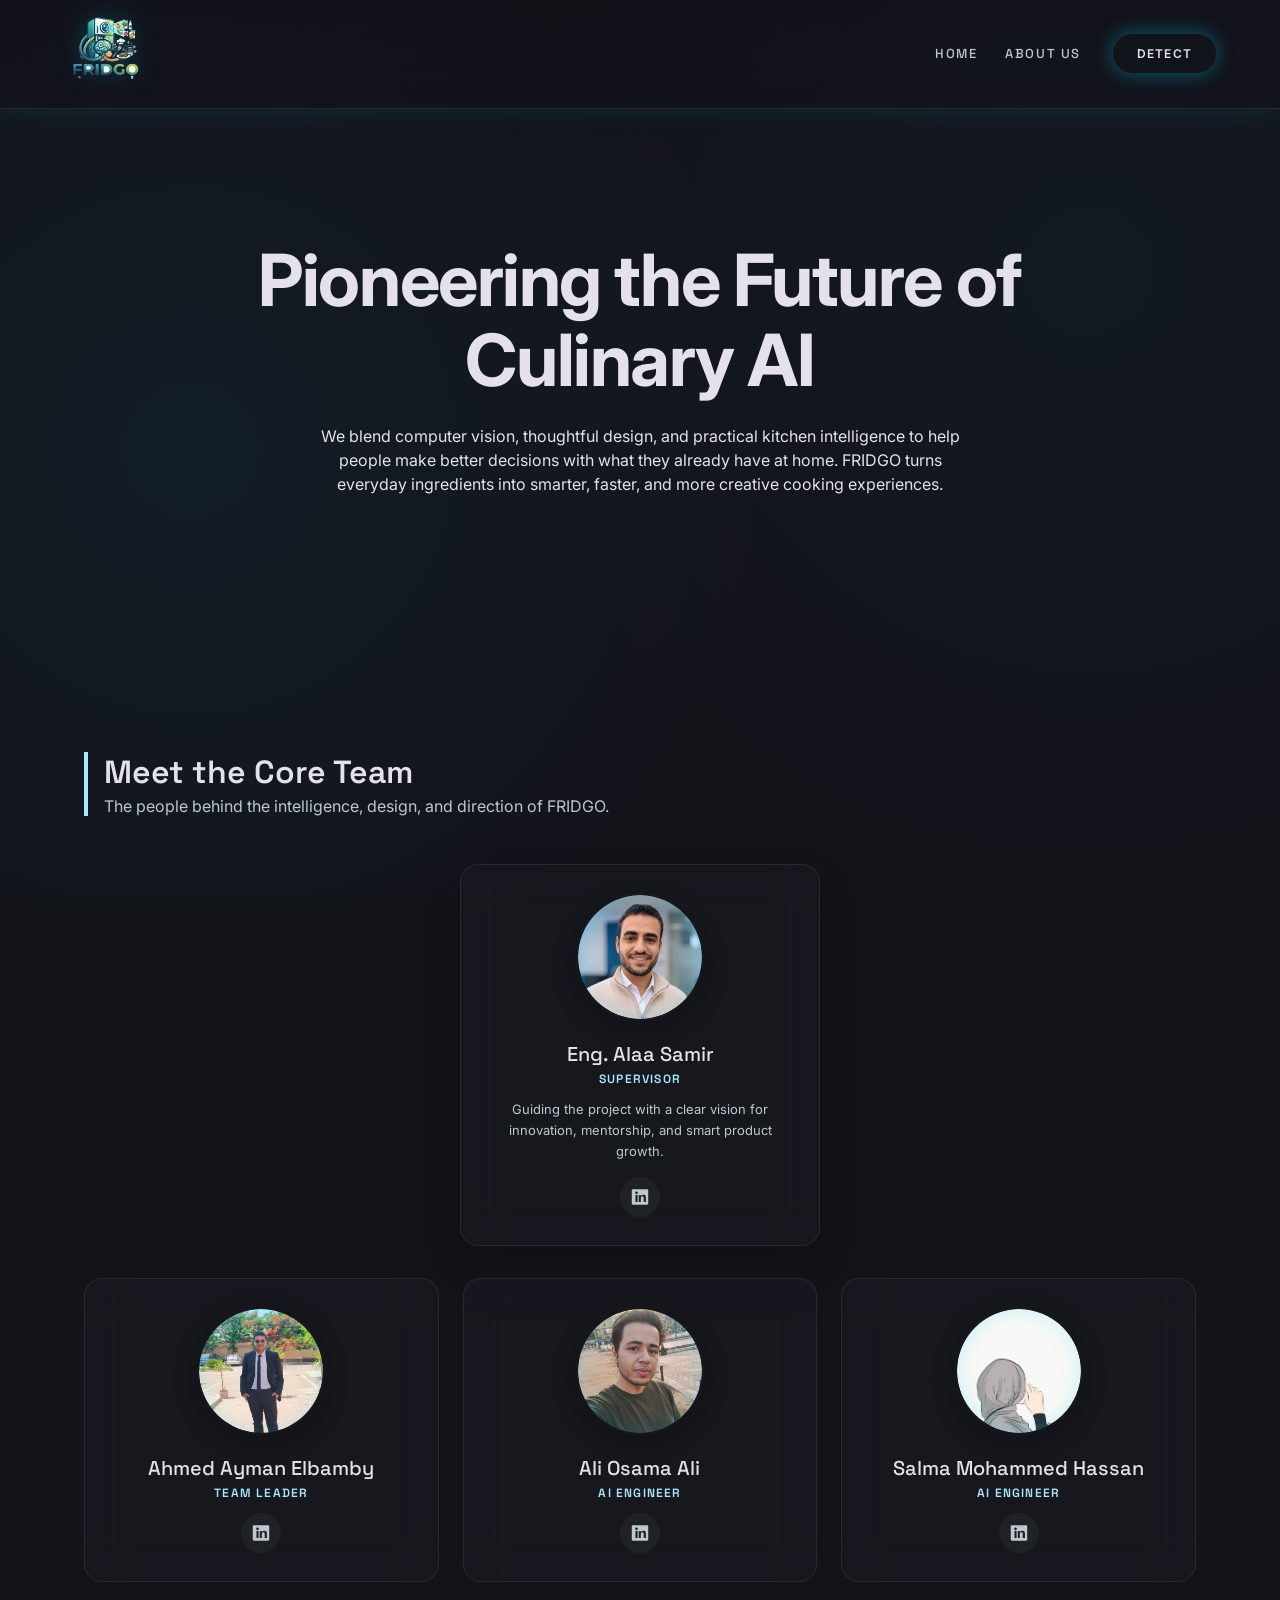
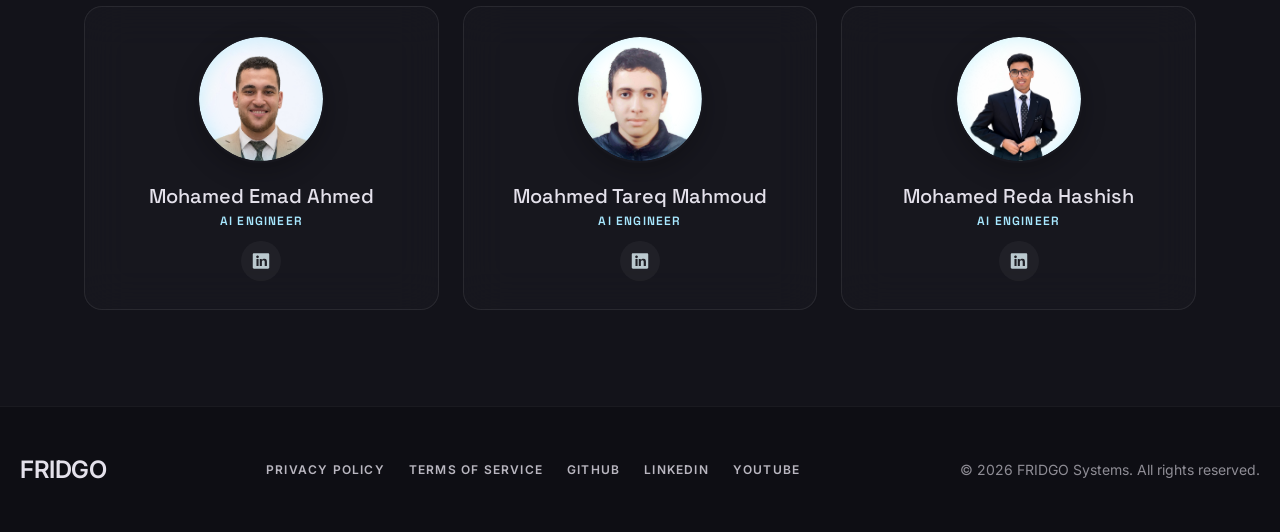
==== commit 082791e9: "Add files via upload" ====
--- a/pages/about_us.html
+++ b/pages/about_us.html
@@ -3,7 +3,7 @@
 <head>
     <meta charset="UTF-8" />
     <meta name="viewport" content="width=device-width, initial-scale=1.0" />
-    <title>About Us - AetherFridge</title>
+    <title>About Us - FRIDGO</title>
     <link rel="icon" href="../imgs/logo.PNG" type="image/png" />
 
     <!-- Google Fonts -->
@@ -20,8 +20,8 @@
 <body>
 
     <!-- ============================================================
-    HEADER / NAVIGATION
-    Fixed at the top with a blur effect and subtle border.
+         HEADER / NAVIGATION
+         Fixed at the top with a blur effect and subtle border.
     ============================================================ -->
     <header class="site-header">
         <div class="container header-inner">
@@ -30,10 +30,13 @@
                 <img src="../imgs/logo.PNG" alt="">
             </div>
 
-            <!-- Desktop Navigation -->
+            <!-- Navigation -->
             <nav class="nav-desktop">
                 <a href="../pages/landing_page.html" class="nav-link">Home</a>
-                <a href="../pages/about_us.html" class="nav-link active">About Us</a>
+                <a href="../pages/about_us.html" class="nav-link">About Us</a>
+                
+                <!-- الزرار ده هيظهر في الموبايل جوه المنيو -->
+                <a href="../pages/main_app_dashboard.html" class="btn-primary mobile-only-btn" style="display: none;">Detect</a>
             </nav>
 
             <!-- CTA Button (desktop) -->
@@ -47,7 +50,7 @@
     </header>
 
     <!-- ============================================================
-    MAIN CONTENT
+         MAIN CONTENT
     ============================================================ -->
     <main class="main-content">
 
@@ -58,7 +61,8 @@
                 <p class="hero-subtitle">
                     We blend computer vision, thoughtful design, and practical kitchen intelligence
                     to help people make better decisions with what they already have at home.
-                    AetherFridge turns everyday ingredients into smarter, faster, and more creative cooking experiences.
+                    FRIDGO turns everyday ingredients into smarter, faster, and more creative
+                    cooking experiences.
                 </p>
             </div>
         </section>
@@ -70,17 +74,14 @@
                 <!-- Section header -->
                 <div class="team-header">
                     <h2 class="team-headline">Meet the Core Team</h2>
-                    <p class="team-subhead">The people behind the intelligence, design, and direction of AetherFridge.</p>
+                    <p class="team-subhead">The people behind the intelligence, design, and direction of FRIDGO.</p>
                 </div>
 
-                <div class="team-grid">
+                <!-- ---- Supervisor: alone, centered row ---- -->
+                <div class="supervisor-row">
                     <article class="team-card supervisor-card">
                         <div class="avatar-wrapper">
-                            <img
-                                class="avatar"
-                                src="../imgs/supervisor.jpeg"
-                                alt="ENG. Alaa Samir"
-                            />
+                            <img class="avatar" src="../imgs/supervisor.jpeg" alt="ENG. Alaa Samir" />
                             <div class="avatar-glow"></div>
                         </div>
                         <h3 class="member-name">Eng. Alaa Samir</h3>
@@ -94,14 +95,15 @@
                             </a>
                         </div>
                     </article>
-
-                    <article class="team-card">
-                        <div class="avatar-wrapper">
-                            <img
-                                class="avatar"
-                                src="../imgs/TeamLeader.jpeg"
-                                alt="Team Leader Ahmed Elbamby"
-                            />
+                </div><!-- /supervisor-row -->
+
+                <!-- ---- Team grid: the 6 team members, 3 + 3 ---- -->
+                <div class="team-grid">
+
+                    <!-- ---- Team Leader ---- -->
+                    <article class="team-card">
+                        <div class="avatar-wrapper">
+                            <img class="avatar" src="../imgs/TeamLeader.jpeg" alt="Team Leader Ahmed Elbamby" />
                             <div class="avatar-glow"></div>
                         </div>
                         <h3 class="member-name">Ahmed Ayman Elbamby</h3>
@@ -114,14 +116,11 @@
                             </a>
                         </div>
                     </article>
+
                     <!-- ---- Team Member 2 ---- -->
-  <article class="team-card">
-                        <div class="avatar-wrapper">
-                            <img
-                            class="avatar"
-                            src="../imgs/team7.jpeg"
-                            alt="Ali Osama Ali"
-                            />
+                    <article class="team-card">
+                        <div class="avatar-wrapper">
+                            <img class="avatar" src="../imgs/team7.jpeg" alt="Ali Osama Ali" />
                             <div class="avatar-glow"></div>
                         </div>
                         <h3 class="member-name">Ali Osama Ali </h3>
@@ -134,15 +133,11 @@
                             </a>
                         </div>
                     </article>
-                  
+
                     <!-- ---- Team Member 3 ---- -->
-   <article class="team-card">
-                        <div class="avatar-wrapper">
-                            <img
-                            class="avatar"
-                            src="../imgs/team6.jpeg"
-                            alt="Salma Mohammed Hassan"
-                            />
+                    <article class="team-card">
+                        <div class="avatar-wrapper">
+                            <img class="avatar" src="../imgs/team6.jpeg" alt="Salma Mohammed Hassan" />
                             <div class="avatar-glow"></div>
                         </div>
                         <h3 class="member-name">Salma Mohammed Hassan </h3>
@@ -155,16 +150,11 @@
                             </a>
                         </div>
                     </article>
-                   
+
                     <!-- ---- Team Member 4 ---- -->
-
-                    <article class="team-card">
-                        <div class="avatar-wrapper">
-                            <img
-                            class="avatar"
-                            src="../imgs/team5.jpeg"
-                            alt="Priya Patel, UX Researcher, working at a command terminal with blue light"
-                            />
+                    <article class="team-card">
+                        <div class="avatar-wrapper">
+                            <img class="avatar" src="../imgs/team5.jpeg" alt="Mohamed Emad Ahmed" />
                             <div class="avatar-glow"></div>
                         </div>
                         <h3 class="member-name">Mohamed Emad Ahmed </h3>
@@ -177,14 +167,11 @@
                             </a>
                         </div>
                     </article>
+
                     <!-- ---- Team Member 5 ---- -->
- <article class="team-card">
-                        <div class="avatar-wrapper">
-                            <img
-                            class="avatar"
-                            src="../imgs/team4.jpeg"
-                            alt="David Alaba, Culinary Data Lead, standing next to a smart-fridge prototype"
-                            />
+                    <article class="team-card">
+                        <div class="avatar-wrapper">
+                            <img class="avatar" src="../imgs/team4.jpeg" alt="Moahmed Tareq Mahmoud" />
                             <div class="avatar-glow"></div>
                         </div>
                         <h3 class="member-name">Moahmed Tareq Mahmoud</h3>
@@ -197,15 +184,11 @@
                             </a>
                         </div>
                     </article>
-    
+
                     <!-- ---- Team Member 6 ---- -->
-  <article class="team-card">
-                        <div class="avatar-wrapper">
-                            <img
-                            class="avatar"
-                            src="../imgs/team3.jpeg"
-                            alt="Mohamed Emad Ahmed"
-                            />
+                    <article class="team-card">
+                        <div class="avatar-wrapper">
+                            <img class="avatar" src="../imgs/team3.jpeg" alt="Mohamed Reda Hashish" />
                             <div class="avatar-glow"></div>
                         </div>
                         <h3 class="member-name">Mohamed Reda Hashish</h3>
@@ -218,25 +201,26 @@
                             </a>
                         </div>
                     </article>
-                     
+
                 </div><!-- /team-grid -->
+
             </div><!-- /container -->
         </section>
 
     </main>
 
     <!-- ============================================================
-    FOOTER
+         FOOTER
     ============================================================ -->
     <footer class="site-footer">
         <div class="container footer-inner">
             <!-- Brand -->
-            <div class="footer-brand">AetherFridge</div>
+            <div class="footer-brand">FRIDGO</div>
 
             <!-- Footer links -->
             <nav class="footer-nav">
-                <a href="#" class="footer-link">Privacy Policy</a>
-                <a href="#" class="footer-link">Terms of Service</a>
+                <a href="../pages/privacy_policy.html" class="footer-link">Privacy Policy</a>
+                <a href="../pages/terms_of_service.html" class="footer-link">Terms of Service</a>
                 <a href="https://github.com/alio-elmotafy/Depi_project" class="footer-link" target="_blank" rel="noopener noreferrer">GitHub</a>
                 <a href="#" class="footer-link">LinkedIn</a>
                 <a href="#" class="footer-link">YouTube</a>
@@ -244,10 +228,11 @@
 
             <!-- Copyright -->
             <div class="footer-copy">
-                &copy; 2026 AetherFridge Systems. All rights reserved.
+                &copy; 2026 FRIDGO Systems. All rights reserved.
             </div>
         </div>
     </footer>
+
     <script src="../js/script.js"></script>
 </body>
 </html>
--- a/css/style.css
+++ b/css/style.css
@@ -340,7 +340,21 @@
     color: #bbc9cf;
 }
 
-/* Team grid - responsive */
+/* ---- Supervisor row: single card, centered ---- */
+.supervisor-row {
+    display: flex;
+    justify-content: center;
+    margin-bottom: 32px;
+}
+
+.supervisor-card {
+    width: 100%;
+    max-width: 360px;
+    border: 1px solid rgba(168, 232, 255, 0.3);
+    box-shadow: 0 16px 36px rgba(0, 0, 0, 0.22);
+}
+
+/* Team grid - responsive (the 6 remaining members) */
 .team-grid {
     display: grid;
     grid-template-columns: 1fr;
@@ -380,11 +394,6 @@
     background: rgba(31, 31, 38, 0.6);
     border-color: rgba(0, 212, 255, 0.3);
     box-shadow: 0 0 30px rgba(0, 212, 255, 0.15);
-}
-
-.supervisor-card {
-    border: 1px solid rgba(168, 232, 255, 0.3);
-    box-shadow: 0 16px 36px rgba(0, 0, 0, 0.22);
 }
 
 /* Avatar wrapper with glow effect */
@@ -630,12 +639,6 @@
 }
 
 /* ============================================================
-   NAVBAR (shared)
-   ============================================================ */
-
-
-
-/* ============================================================
    HERO SECTION (landing page)
    ============================================================ */
 .hero {
@@ -1149,9 +1152,8 @@
     align-items: center;
     justify-content: center;
     cursor: pointer;
-    position: relative; /* مهم جداً عشان الصورة واللودر يطلعوا فوقه */
+    position: relative;
     transition: all 0.3s;
-    /* dashed border effect using repeating gradients */
     background-image:
         repeating-linear-gradient(0deg, var(--primary), var(--primary) 2px, transparent 2px, transparent 10px),
         repeating-linear-gradient(90deg, var(--primary), var(--primary) 2px, transparent 2px, transparent 10px),
@@ -1162,7 +1164,7 @@
     background-repeat: no-repeat;
     opacity: 0.8;
     pointer-events: auto;
-    overflow: hidden; /* مهم عشان الصورة متمدش بره الحدود */
+    overflow: hidden;
 }
 
 .upload-zone:hover {
@@ -1170,7 +1172,6 @@
     box-shadow: inset 0 0 30px rgba(0, 212, 255, 0.1);
 }
 
-/* الصورة اللي بتاخد مكان الـ Div كله */
 .preview-img {
     display: none;
     position: absolute;
@@ -1178,10 +1179,10 @@
     left: 0;
     width: 100%;
     height: 100%;
-    object-fit: contain; /* عشان تتقسم حلو من غير ما تتمدد */
+    object-fit: contain;
     border-radius: 12px;
-    z-index: 10; /* عشان تطفو فوق الكلام والزرار */
-    background: #13131a; /* خلفية سوداء لو الصورة مش ملساء بالظبط */
+    z-index: 10;
+    background: #13131a;
     padding: 8px;
 }
 
@@ -1480,7 +1481,7 @@
     border-radius: 12px;
     padding: 24px;
     position: sticky;
-    top: 112px; /* offset for navbar */
+    top: 112px;
 }
 
 .inventory-header {
@@ -1587,15 +1588,88 @@
 }
 
 /* ============================================================
+   POLICY / TERMS PAGES
+   ============================================================ */
+.policy-page {
+    padding-top: 120px;
+}
+
+.policy-hero {
+    margin-bottom: 24px;
+}
+
+.policy-badge {
+    display: inline-flex;
+    align-items: center;
+    gap: 8px;
+    padding: 8px 14px;
+    border-radius: 999px;
+    background: rgba(168, 232, 255, 0.12);
+    color: #a8e8ff;
+    font-size: 12px;
+    font-weight: 600;
+    letter-spacing: 0.16em;
+    text-transform: uppercase;
+    margin-bottom: 16px;
+}
+
+.policy-card {
+    background: rgba(31, 31, 38, 0.48);
+    border: 1px solid rgba(255, 255, 255, 0.08);
+    border-radius: 20px;
+    padding: 24px 28px;
+    margin-bottom: 18px;
+    box-shadow: 0 12px 30px rgba(0, 0, 0, 0.18);
+    backdrop-filter: blur(16px);
+    -webkit-backdrop-filter: blur(16px);
+}
+
+.policy-card h2 {
+    font-family: 'Space Grotesk', sans-serif;
+    font-size: 20px;
+    margin-bottom: 10px;
+    color: #e4e1eb;
+}
+
+.policy-card p,
+.policy-card li {
+    color: #bbc9cf;
+    font-size: 15px;
+    line-height: 1.8;
+}
+
+.policy-list {
+    padding-left: 20px;
+    display: grid;
+    gap: 8px;
+}
+
+.policy-note {
+    color: #a8e8ff;
+    font-size: 14px;
+    margin-top: 8px;
+}
+
+@media (max-width: 767px) {
+    .policy-page {
+        padding-top: 108px;
+    }
+
+    .policy-card {
+        padding: 20px;
+    }
+}
+
+/* ============================================================
    RESPONSIVE FINE-TUNING
    ============================================================ */
+/* ============================================================
+   RESPONSIVE FINE-TUNING (UPDATES)
+============================================================ */
 @media (max-width: 767px) {
     .navbar-inner {
         padding: 12px var(--margin-mobile);
     }
-    .hero-title {
-        font-size: 28px;
-    }
     .interface-card {
         border-radius: 8px;
     }
@@ -1610,6 +1684,58 @@
     }
     .dashboard-grid {
         padding: 16px var(--margin-mobile);
+    }
+
+    /* --- تظبيط المنيو بتاعة الموبايل --- */
+    .nav-desktop {
+        display: none; /* القائمة مخفية في العادي */
+        flex-direction: column;
+        position: absolute;
+        top: 60px; /* بتنزل تحت الهيدر مباشرة */
+        left: 0;
+        width: 100%;
+        background: rgba(19, 19, 26, 0.95);
+        backdrop-filter: blur(20px);
+        padding: 20px;
+        text-align: center;
+        border-bottom: 1px solid rgba(255, 255, 255, 0.1);
+        gap: 16px;
+    }
+
+    /* الكلاس اللي الجافاسكريبت هيضيفه عشان يظهر المنيو */
+    .nav-desktop.mobile-active {
+        display: flex;
+    }
+
+    /* إظهار زرار Detect جوه المنيو في الموبايل بس */
+    .nav-desktop .btn-primary {
+        display: block;
+        width: max-content;
+        margin: 10px auto 0;
+    }
+
+    /* --- تظبيط المسافات والأحجام للموبايل --- */
+    .hero {
+        padding: 40px 0;
+    }
+    .hero-title {
+        font-size: 32px;
+        line-height: 1.2;
+    }
+    .upload-zone {
+        min-height: 250px;
+        padding: 24px 16px;
+    }
+    .ai-panel {
+        height: 400px; /* تكبير الشات عشان يبقى مريح في الموبايل */
+    }
+    .recipe-grid {
+        grid-template-columns: 1fr; /* وصفة واحدة في كل صف للموبايل */
+    }
+    .footer-inner {
+        flex-direction: column;
+        text-align: center;
+        gap: 16px;
     }
 }
 
@@ -1779,28 +1905,26 @@
     left: 0;
     width: 100%;
     height: 100%;
-    background: rgba(19, 19, 26, 0.85); /* لون الخلفية الداكنة شبه شفافة */
-    backdrop-filter: blur(8px);          /* تأثير الضبابية */
+    background: rgba(19, 19, 26, 0.85);
+    backdrop-filter: blur(8px);
     -webkit-backdrop-filter: blur(8px);
     border-radius: 12px;
-    z-index: 20;                         /* عشان يطفو فوق الصورة */
+    z-index: 20;
     flex-direction: column;
     align-items: center;
     justify-content: center;
     gap: 20px;
 }
 
-/* الدايرة بتاعت التحميل */
 .spinner {
     width: 56px;
     height: 56px;
-    border: 3px solid rgba(168, 232, 255, 0.1); /* اللون الشاحب للدايرة */
-    border-top: 3px solid var(--primary);        /* اللون السيان المتحرك */
+    border: 3px solid rgba(168, 232, 255, 0.1);
+    border-top: 3px solid var(--primary);
     border-radius: 50%;
     animation: spin 1.2s cubic-bezier(0.5, 0, 0.5, 1) infinite;
 }
 
-/* كلام تحت الدايرة */
 .processing-text {
     font-family: var(--font-label);
     font-size: 12px;
